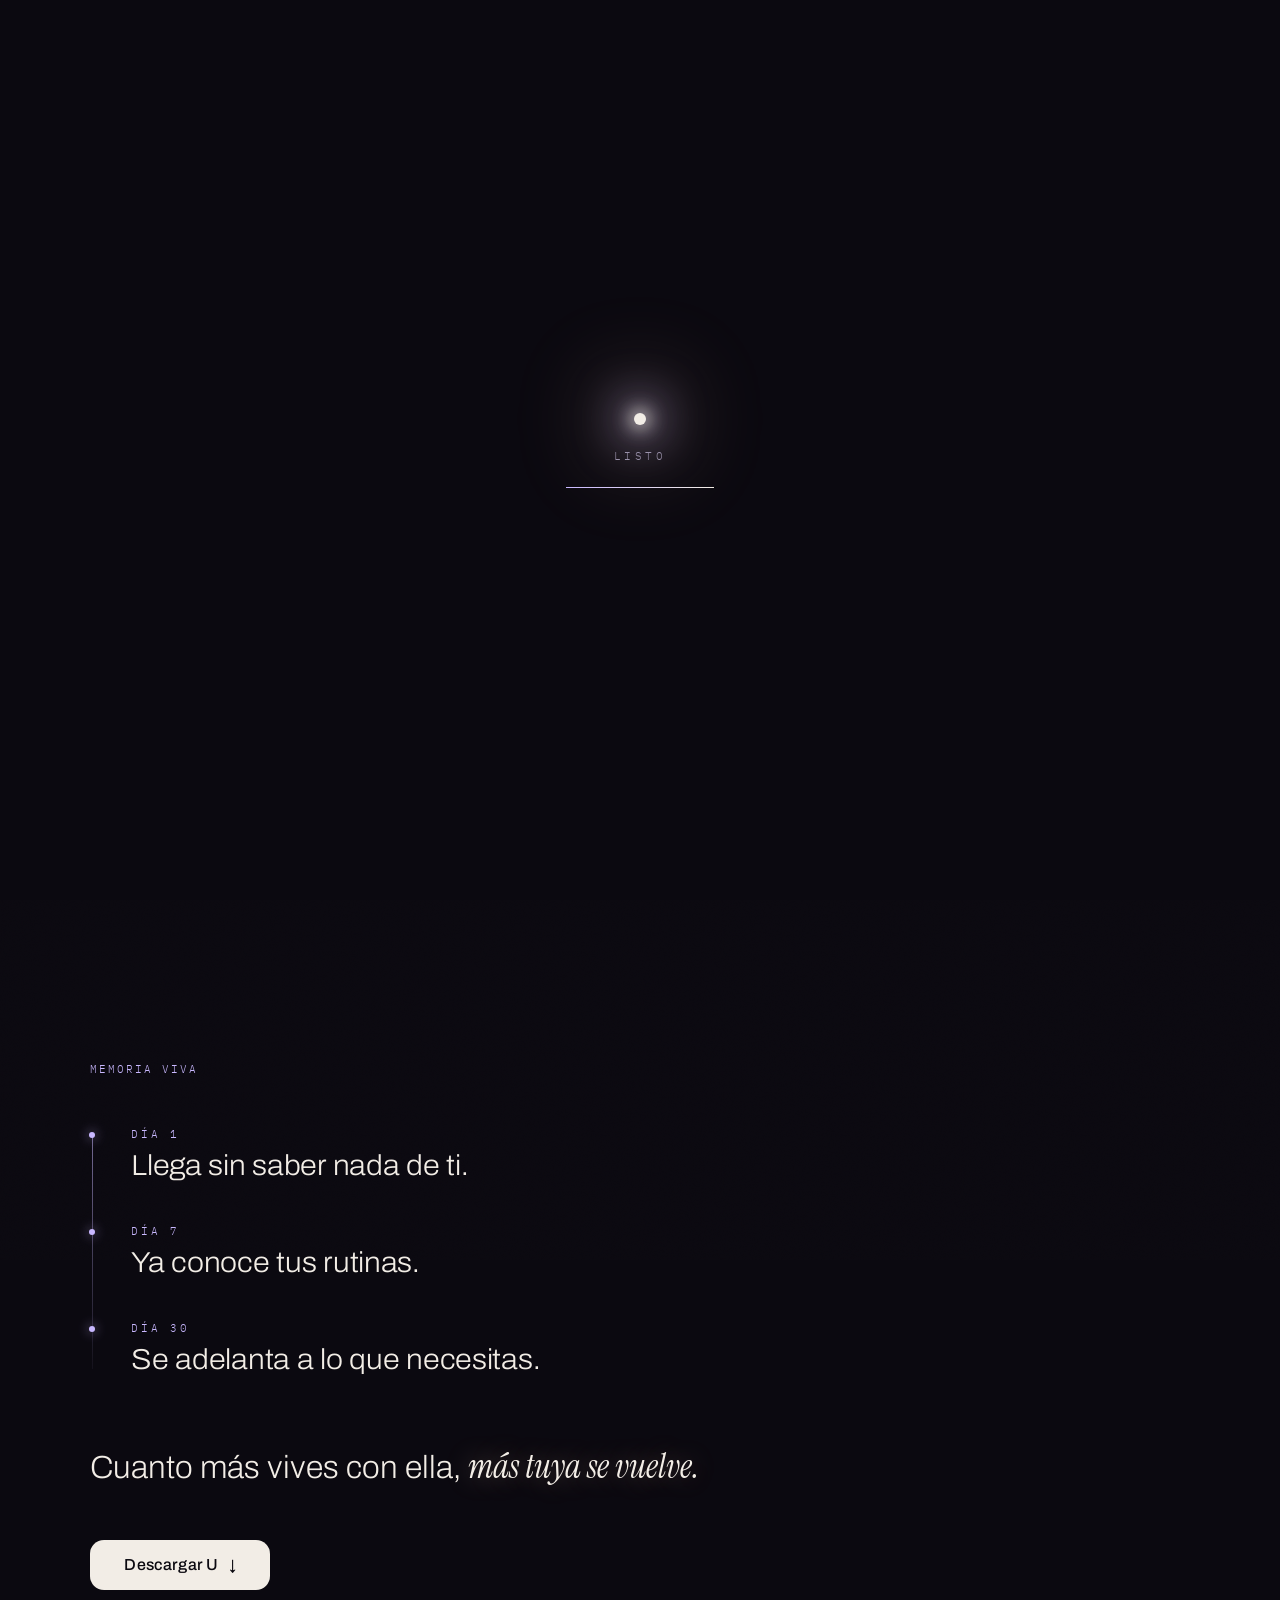
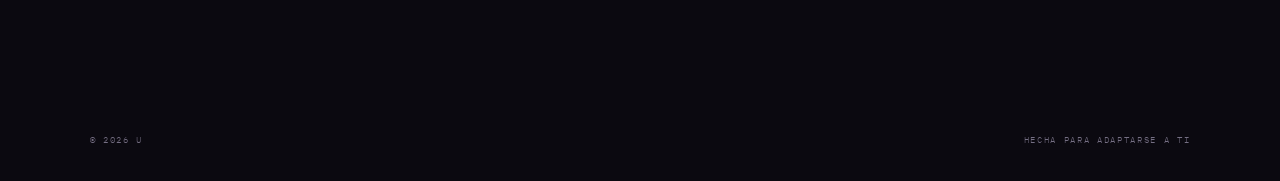
==== index.html @ 45d4e22f "Landing de descarga para U: hero + seccion memoria con fondo vivo Concepto: una presencia que te apr" ====
<!doctype html>
<html lang="es">
<head>
  <meta charset="utf-8" />
  <meta name="viewport" content="width=device-width, initial-scale=1" />
  <title>U — Una IA que se vuelve tuya</title>
  <meta name="description" content="U es un asistente personal de IA que aprende tus hábitos, recuerda tus gustos y se adapta a ti. Descarga la versión inicial." />
  <meta name="theme-color" content="#0b0910" />
  <meta property="og:title" content="U — Una IA que se vuelve tuya" />
  <meta property="og:description" content="Aprende tus hábitos, recuerda tus gustos y cada día necesita menos para ayudarte más." />
  <meta property="og:type" content="website" />

  <link rel="icon" type="image/svg+xml" href="favicon.svg" />

  <link rel="preconnect" href="https://fonts.googleapis.com" />
  <link rel="preconnect" href="https://fonts.gstatic.com" crossorigin />
  <link
    href="https://fonts.googleapis.com/css2?family=Archivo:wdth,wght@75..125,200..600&family=IBM+Plex+Mono:wght@400&family=Instrument+Serif:ital@1&display=swap"
    rel="stylesheet"
  />

  <link rel="stylesheet" href="styles.css" />

  <noscript>
    <style>
      #loader { display: none !important; }
      body.is-loading { overflow: auto !important; }
      body.is-loading .reveal { opacity: 1 !important; transform: none !important; filter: none !important; }
      .memory .eyebrow, .memory .day, .memory .closing, .memory .memory-actions {
        opacity: 1 !important; transform: none !important; filter: none !important;
      }
    </style>
  </noscript>
</head>

<body class="is-loading">
  <!-- Pantalla de carga: un punto de luz que despierta -->
  <div class="loader" id="loader" role="status" aria-live="polite" aria-label="Cargando">
    <div class="loader-core" aria-hidden="true"></div>
    <p class="loader-word" id="loaderWord">despertando</p>
    <div class="loader-track" aria-hidden="true"><span class="loader-fill" id="loaderFill"></span></div>
  </div>

  <!-- Fondo vivo. Para usar un video o imagen en su lugar:
       comenta el <canvas> y descomenta el <video> (clase .backdrop-media) -->
  <div class="backdrop" aria-hidden="true">
    <canvas id="presence"></canvas>
    <!-- <video class="backdrop-media" src="assets/fondo.mp4" autoplay muted loop playsinline></video> -->
    <div class="vignette"></div>
  </div>
  <div class="grain" aria-hidden="true"></div>

  <header class="top reveal d1">
    <a class="wordmark" href="#" aria-label="U, inicio">U<span class="wordmark-dot">·</span></a>
    <span class="build mono">acceso anticipado · v0.1</span>
  </header>

  <main>
    <section class="hero">
      <h1 class="title reveal d1">
        <span class="title-line">Una IA que</span>
        <span class="title-line">se vuelve <em>tuya.</em></span>
      </h1>

      <p class="sub reveal d2">
        Aprende tus hábitos, recuerda tus gustos y entiende cómo haces las cosas.
        Cada día necesita menos para ayudarte más.
      </p>

      <div class="actions reveal d3">
        <a class="cta" data-download href="downloads/app.zip" download>
          <span class="cta-label">Descargar U</span>
          <span class="cta-arrow" aria-hidden="true">↓</span>
        </a>
        <span class="fine mono" id="finePrint">Versión inicial · early users</span>
      </div>

      <a class="scroll-cue reveal d4" href="#memoria" aria-label="Ver cómo aprende">
        <span class="cue-line" aria-hidden="true"></span>
      </a>
    </section>

    <section class="memory" id="memoria">
      <p class="eyebrow mono">memoria viva</p>

      <ol class="days">
        <li class="day">
          <span class="day-when">día 1</span>
          <span class="day-what">Llega sin saber nada de ti.</span>
        </li>
        <li class="day">
          <span class="day-when">día 7</span>
          <span class="day-what">Ya conoce tus rutinas.</span>
        </li>
        <li class="day">
          <span class="day-when">día 30</span>
          <span class="day-what">Se adelanta a lo que necesitas.</span>
        </li>
      </ol>

      <p class="closing">Cuanto más vives con ella, <em>más tuya se vuelve.</em></p>

      <div class="actions memory-actions">
        <a class="cta" data-download href="downloads/app.zip" download>
          <span class="cta-label">Descargar U</span>
          <span class="cta-arrow" aria-hidden="true">↓</span>
        </a>
      </div>
    </section>
  </main>

  <footer class="foot">
    <span class="mono">© <span id="year">2026</span> U</span>
    <span class="mono">hecha para adaptarse a ti</span>
  </footer>

  <script type="module" src="js/main.js"></script>
</body>
</html>
---- styles.css ----
/* ============================================================
   U — landing de descarga
   Paleta: vacío violeta, perla cálida, lavanda, ámbar champán.
   Tipografía: Archivo (máquina) + Instrument Serif itálica (lo humano)
   ============================================================ */

:root {
  --void:  #0b0910;
  --pearl: #f2ede6;
  --mauve: #9a92ab;
  --halo:  #c9b8ff;
  --ember: #ffd9b0;

  --font-sans:  "Archivo", system-ui, sans-serif;
  --font-serif: "Instrument Serif", Georgia, serif;
  --font-mono:  "IBM Plex Mono", ui-monospace, "Cascadia Mono", monospace;

  --ease: cubic-bezier(0.22, 0.8, 0.24, 1);
  --pad-x: clamp(1.4rem, 7vw, 7rem);
}

* { box-sizing: border-box; margin: 0; padding: 0; }

html { scroll-behavior: smooth; }

body {
  background: var(--void);
  color: var(--pearl);
  font-family: var(--font-sans);
  font-weight: 340;
  min-height: 100svh;
  overflow-x: hidden;
  -webkit-font-smoothing: antialiased;
  text-rendering: optimizeLegibility;
}

body.is-loading { overflow: hidden; }

::selection { background: rgba(201, 184, 255, 0.28); }

a { color: inherit; text-decoration: none; }
ol { list-style: none; }
em { font-style: italic; }

:focus-visible {
  outline: 2px solid var(--halo);
  outline-offset: 4px;
  border-radius: 4px;
}

.mono {
  font-family: var(--font-mono);
  font-size: 0.7rem;
  letter-spacing: 0.18em;
  text-transform: uppercase;
  color: var(--mauve);
}

/* ---------- fondo vivo ---------- */

.backdrop {
  position: fixed;
  inset: 0;
  z-index: 0;
  pointer-events: none;
}

#presence { position: absolute; inset: 0; }

/* Si reemplazas el canvas por un video/imagen, usa esta clase */
.backdrop-media {
  position: absolute;
  inset: 0;
  width: 100%;
  height: 100%;
  object-fit: cover;
  opacity: 0.5;
}

.vignette {
  position: absolute;
  inset: 0;
  background:
    radial-gradient(130vmax 90vmax at 68% 36%,
      transparent 30%, rgba(11, 9, 16, 0.58) 72%, var(--void) 100%),
    linear-gradient(to bottom,
      rgba(11, 9, 16, 0.4), transparent 20% 78%, rgba(11, 9, 16, 0.62));
}

.grain {
  position: fixed;
  inset: -40%;
  z-index: 5;
  pointer-events: none;
  opacity: 0.05;
  mix-blend-mode: overlay;
  background-image: url("data:image/svg+xml,%3Csvg xmlns='http://www.w3.org/2000/svg' width='240' height='240'%3E%3Cfilter id='n'%3E%3CfeTurbulence type='fractalNoise' baseFrequency='0.9' numOctaves='2' stitchTiles='stitch'/%3E%3C/filter%3E%3Crect width='100%25' height='100%25' filter='url(%23n)' opacity='0.55'/%3E%3C/svg%3E");
  background-size: 240px;
}

/* ---------- pantalla de carga ---------- */

.loader {
  position: fixed;
  inset: 0;
  z-index: 50;
  display: grid;
  place-content: center;
  justify-items: center;
  gap: 1.5rem;
  background: var(--void);
  cursor: pointer;
  transition: opacity 0.65s ease 0.12s, visibility 0s 1s;
}

.loader-core {
  width: 12px;
  height: 12px;
  border-radius: 50%;
  background: var(--pearl);
  box-shadow:
    0 0 18px 4px rgba(242, 237, 230, 0.8),
    0 0 46px 14px rgba(201, 184, 255, 0.5),
    0 0 90px 30px rgba(255, 217, 176, 0.25);
  animation: breathe 1.7s ease-in-out infinite;
  transition: transform 0.85s cubic-bezier(0.6, 0, 0.75, 0.25), opacity 0.7s ease;
}

.loader-word {
  font-family: var(--font-mono);
  font-size: 0.66rem;
  letter-spacing: 0.34em;
  text-transform: uppercase;
  color: var(--mauve);
  animation: word-in 0.5s ease both;
}

.loader-track {
  width: 148px;
  height: 1px;
  background: rgba(242, 237, 230, 0.14);
  overflow: hidden;
}

.loader-fill {
  display: block;
  height: 100%;
  width: 100%;
  background: linear-gradient(90deg, var(--halo), var(--pearl));
  transform: scaleX(0);
  transform-origin: left;
  transition: transform 1.9s cubic-bezier(0.3, 0.1, 0.25, 1);
}

body.is-ready .loader { opacity: 0; visibility: hidden; }

body.is-ready .loader-core {
  animation: none;
  transform: scale(28);
  opacity: 0;
}

@keyframes breathe { 50% { transform: scale(1.35); } }

@keyframes word-in {
  from { opacity: 0; transform: translateY(7px); }
}

/* ---------- revelado de entrada ---------- */

.reveal {
  transition:
    opacity 1s var(--ease),
    transform 1s var(--ease),
    filter 1s var(--ease);
}

body.is-loading .reveal {
  opacity: 0;
  transform: translateY(20px);
  filter: blur(12px);
}

.d1 { transition-delay: 0.05s; }
.d2 { transition-delay: 0.2s; }
.d3 { transition-delay: 0.38s; }
.d4 { transition-delay: 0.55s; }

/* ---------- header ---------- */

.top {
  position: absolute;
  top: 0;
  left: 0;
  right: 0;
  z-index: 4;
  display: flex;
  justify-content: space-between;
  align-items: center;
  padding: 1.7rem var(--pad-x);
}

.wordmark {
  font-weight: 480;
  font-stretch: 112%;
  font-size: 1.3rem;
  letter-spacing: 0.02em;
}

.wordmark-dot { color: var(--halo); }

.build { font-size: 0.6rem; }

/* ---------- hero ---------- */

main { position: relative; z-index: 2; }

.hero {
  position: relative;
  min-height: 100svh;
  display: flex;
  flex-direction: column;
  justify-content: center;
  padding: 7rem var(--pad-x) 6.5rem;
}

.title {
  font-size: clamp(2.85rem, 7.4vw, 6.6rem);
  line-height: 0.98;
  font-weight: 225;
  font-stretch: 116%;
  letter-spacing: -0.021em;
  text-wrap: balance;
  margin-bottom: 1.8rem;
}

.title-line { display: block; }

.title em {
  font-family: var(--font-serif);
  font-weight: 400;
  font-stretch: 100%;
  font-size: 1.06em;
  letter-spacing: 0;
  padding-right: 0.06em;
  text-shadow:
    0 0 30px rgba(255, 217, 176, 0.4),
    0 0 90px rgba(201, 184, 255, 0.3);
}

.sub {
  max-width: 31rem;
  font-size: clamp(1rem, 1.35vw, 1.18rem);
  line-height: 1.6;
  font-weight: 330;
  color: var(--mauve);
  margin-bottom: 2.8rem;
}

.actions {
  display: flex;
  align-items: center;
  gap: 1.5rem;
  flex-wrap: wrap;
}

.fine { font-size: 0.66rem; letter-spacing: 0.14em; }

/* ---------- CTA ---------- */

.cta {
  position: relative;
  display: inline-flex;
  align-items: center;
  gap: 0.65rem;
  padding: 1.02rem 2.15rem;
  border-radius: 14px;
  background: var(--pearl);
  color: var(--void);
  font-weight: 500;
  font-size: 1rem;
  letter-spacing: 0.01em;
  overflow: hidden;
  will-change: transform;
  transition: box-shadow 0.45s var(--ease), filter 0.3s ease;
}

.cta::after {
  content: "";
  position: absolute;
  inset: 0;
  background: linear-gradient(112deg,
    transparent 42%, rgba(255, 255, 255, 0.85) 50%, transparent 58%);
  transform: translateX(-130%);
}

.cta:hover {
  box-shadow:
    0 0 0 1px rgba(242, 237, 230, 0.22),
    0 6px 34px -6px rgba(255, 217, 176, 0.45),
    0 0 70px -10px rgba(201, 184, 255, 0.5);
}

.cta:hover::after {
  transform: translateX(130%);
  transition: transform 0.8s ease 0.05s;
}

.cta:active { filter: brightness(0.92); }

.cta-arrow {
  font-size: 0.9em;
  transition: transform 0.35s var(--ease);
}

.cta:hover .cta-arrow { transform: translateY(2px); }

/* ---------- indicio de scroll ---------- */

.scroll-cue {
  position: absolute;
  left: 50%;
  bottom: 1.6rem;
  transform: translateX(-50%);
  padding: 0.8rem;
  z-index: 3;
}

.cue-line {
  display: block;
  width: 1px;
  height: 52px;
  background: linear-gradient(var(--pearl), transparent);
  transform-origin: top;
  animation: cue 2.9s var(--ease) infinite;
}

@keyframes cue {
  0%        { transform: scaleY(0); opacity: 0.55; }
  50%       { transform: scaleY(1); opacity: 0.55; }
  90%, 100% { transform: scaleY(1); opacity: 0; }
}

/* ---------- sección memoria ---------- */

.memory {
  position: relative;
  max-width: 62rem;
  padding: clamp(7rem, 18vh, 11rem) var(--pad-x) 6rem;
}

.eyebrow {
  color: var(--halo);
  margin-bottom: 3.2rem;
}

.days {
  position: relative;
  padding-left: 2.6rem;
  display: grid;
  gap: 2.7rem;
  max-width: 34rem;
}

/* la línea del tiempo se dibuja al entrar */
.days::before {
  content: "";
  position: absolute;
  left: 2px;
  top: 0.4rem;
  bottom: 0.4rem;
  width: 1px;
  background: linear-gradient(
    rgba(201, 184, 255, 0.55),
    rgba(201, 184, 255, 0.05));
  transform: scaleY(0);
  transform-origin: top;
  transition: transform 1.5s var(--ease) 0.25s;
}

.memory.in .days::before { transform: scaleY(1); }

.day {
  position: relative;
  display: grid;
  gap: 0.55rem;
}

.day::before {
  content: "";
  position: absolute;
  left: calc(-2.6rem - 0.5px);
  top: 0.3rem;
  width: 6px;
  height: 6px;
  border-radius: 50%;
  background: var(--halo);
  box-shadow: 0 0 12px rgba(201, 184, 255, 0.8);
}

.day-when {
  font-family: var(--font-mono);
  font-size: 0.66rem;
  letter-spacing: 0.26em;
  text-transform: uppercase;
  color: var(--halo);
}

.day-what {
  font-size: clamp(1.35rem, 2.3vw, 1.8rem);
  font-weight: 280;
  font-stretch: 106%;
  letter-spacing: -0.01em;
}

.closing {
  margin-top: 4.4rem;
  font-size: clamp(1.45rem, 2.5vw, 2rem);
  font-weight: 250;
  max-width: 24em;
}

.closing em {
  font-family: var(--font-serif);
  font-weight: 400;
  font-size: 1.05em;
  text-shadow: 0 0 26px rgba(255, 217, 176, 0.35);
}

.memory-actions { margin-top: 3.2rem; }

/* revelado escalonado de la sección */
.memory .eyebrow,
.memory .day,
.memory .closing,
.memory .memory-actions {
  opacity: 0;
  transform: translateY(16px);
  filter: blur(6px);
  transition:
    opacity 0.85s var(--ease),
    transform 0.85s var(--ease),
    filter 0.85s var(--ease);
}

.memory.in .eyebrow,
.memory.in .day,
.memory.in .closing,
.memory.in .memory-actions {
  opacity: 1;
  transform: none;
  filter: none;
}

.memory.in .day:nth-child(1) { transition-delay: 0.15s; }
.memory.in .day:nth-child(2) { transition-delay: 0.32s; }
.memory.in .day:nth-child(3) { transition-delay: 0.5s; }
.memory.in .closing          { transition-delay: 0.7s; }
.memory.in .memory-actions   { transition-delay: 0.85s; }

/* ---------- pie ---------- */

.foot {
  position: relative;
  z-index: 2;
  display: flex;
  justify-content: space-between;
  gap: 0.6rem;
  flex-wrap: wrap;
  padding: 3rem var(--pad-x) 2.2rem;
  opacity: 0.75;
}

.foot .mono { font-size: 0.58rem; }

/* ---------- mobile ---------- */

@media (max-width: 720px) {
  .top { padding: 1.3rem var(--pad-x); }

  .build { font-size: 0.52rem; letter-spacing: 0.14em; }

  .title { font-size: clamp(2.7rem, 13vw, 3.6rem); }

  .actions { gap: 1.1rem; }

  .actions .cta {
    width: 100%;
    justify-content: center;
  }

  .scroll-cue { bottom: 0.9rem; }

  .cue-line { height: 38px; }

  .days { max-width: none; }

  .foot { flex-direction: column; }
}

/* ---------- reduced motion ---------- */

@media (prefers-reduced-motion: reduce) {
  html { scroll-behavior: auto; }

  *,
  *::before,
  *::after {
    animation-duration: 0.001s !important;
    animation-iteration-count: 1 !important;
    transition-duration: 0.001s !important;
    transition-delay: 0s !important;
  }

  body.is-loading .reveal { transform: none; filter: none; }

  .cue-line { animation: none; transform: none; opacity: 0.35; }
}
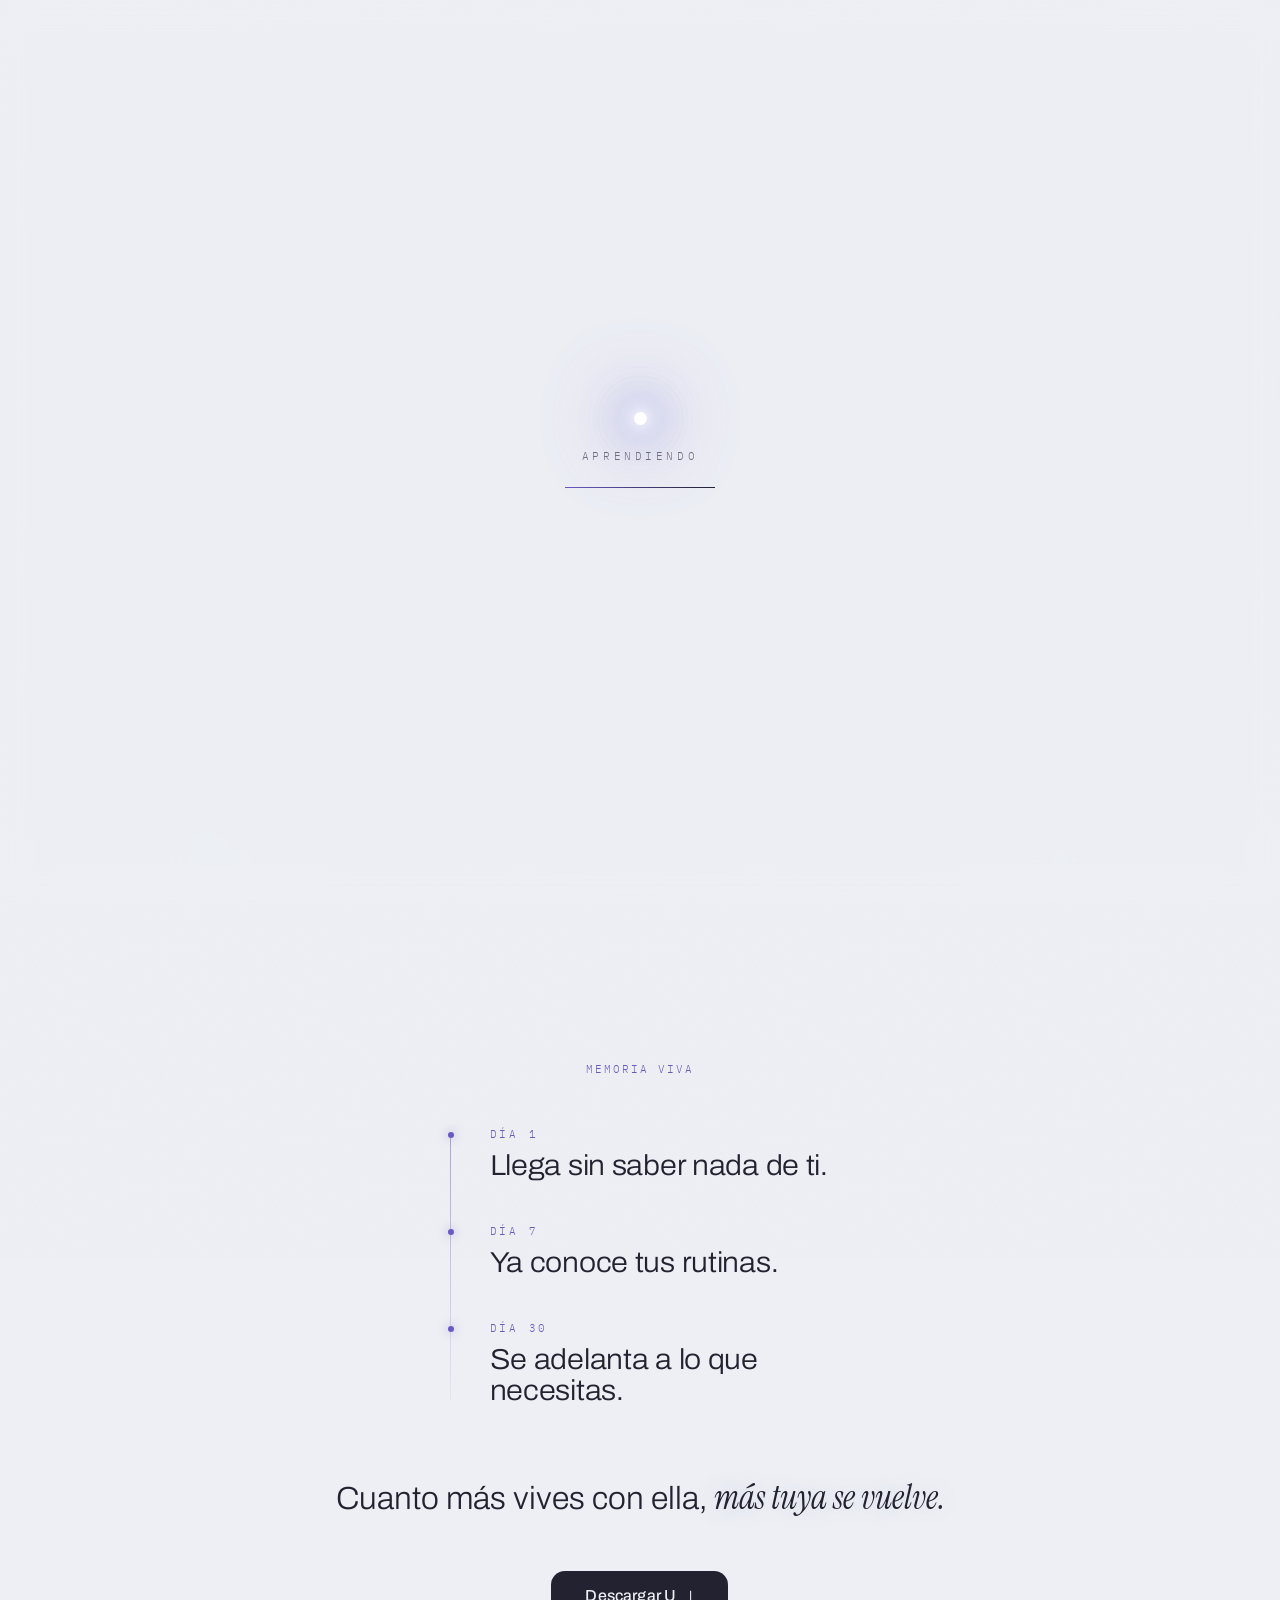
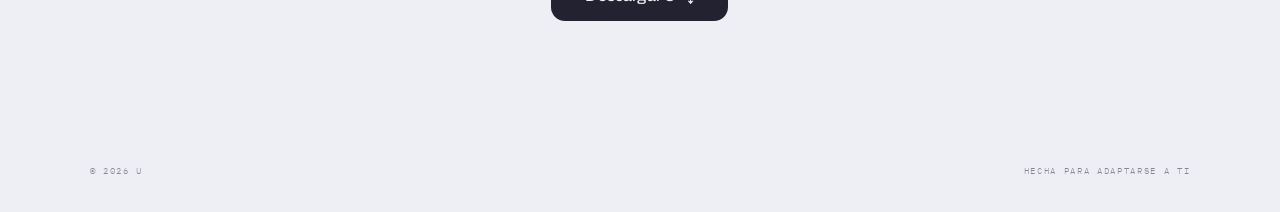
==== commit 0905035d: "Rediseno a tema claro con fondo vivo de secuencia de imagenes El fondo ahora es la secuencia eterea " ====
--- a/index.html
+++ b/index.html
@@ -5,7 +5,7 @@
   <meta name="viewport" content="width=device-width, initial-scale=1" />
   <title>U — Una IA que se vuelve tuya</title>
   <meta name="description" content="U es un asistente personal de IA que aprende tus hábitos, recuerda tus gustos y se adapta a ti. Descarga la versión inicial." />
-  <meta name="theme-color" content="#0b0910" />
+  <meta name="theme-color" content="#edeff4" />
   <meta property="og:title" content="U — Una IA que se vuelve tuya" />
   <meta property="og:description" content="Aprende tus hábitos, recuerda tus gustos y cada día necesita menos para ayudarte más." />
   <meta property="og:type" content="website" />
@@ -29,30 +29,38 @@
       .memory .eyebrow, .memory .day, .memory .closing, .memory .memory-actions {
         opacity: 1 !important; transform: none !important; filter: none !important;
       }
+      .bg-layer:first-child {
+        opacity: 1 !important;
+        background-image: url("https://github.com/joseph1356k/landing-descargas/raw/main/assets/bg/orb-1.png") !important;
+      }
     </style>
   </noscript>
 </head>
 
 <body class="is-loading">
-  <!-- Pantalla de carga: un punto de luz que despierta -->
+  <!-- Pantalla de carga: vidrio esmerilado sobre el fondo despertando -->
   <div class="loader" id="loader" role="status" aria-live="polite" aria-label="Cargando">
     <div class="loader-core" aria-hidden="true"></div>
     <p class="loader-word" id="loaderWord">despertando</p>
     <div class="loader-track" aria-hidden="true"><span class="loader-fill" id="loaderFill"></span></div>
   </div>
 
-  <!-- Fondo vivo. Para usar un video o imagen en su lugar:
-       comenta el <canvas> y descomenta el <video> (clase .backdrop-media) -->
+  <!-- Fondo vivo: secuencia de imágenes en crossfade lento.
+       Los frames se configuran en js/config.js (BG_IMAGES). -->
   <div class="backdrop" aria-hidden="true">
-    <canvas id="presence"></canvas>
-    <!-- <video class="backdrop-media" src="assets/fondo.mp4" autoplay muted loop playsinline></video> -->
-    <div class="vignette"></div>
+    <div class="bg-parallax">
+      <div class="bg-breathe">
+        <div class="bg-layer"></div>
+        <div class="bg-layer"></div>
+      </div>
+    </div>
+    <div class="veil"></div>
   </div>
   <div class="grain" aria-hidden="true"></div>
 
   <header class="top reveal d1">
     <a class="wordmark" href="#" aria-label="U, inicio">U<span class="wordmark-dot">·</span></a>
-    <span class="build mono">acceso anticipado · v0.1</span>
+    <span class="build mono">acceso anticipado · v0.37</span>
   </header>
 
   <main>
@@ -68,11 +76,10 @@
       </p>
 
       <div class="actions reveal d3">
-        <a class="cta" data-download href="downloads/app.zip" download>
+        <a class="cta" data-download href="https://github.com/joseph1356k/landing-descargas/raw/main/downloads/you-0.37.apk" download>
           <span class="cta-label">Descargar U</span>
           <span class="cta-arrow" aria-hidden="true">↓</span>
         </a>
-        <span class="fine mono" id="finePrint">Versión inicial · early users</span>
       </div>
 
       <a class="scroll-cue reveal d4" href="#memoria" aria-label="Ver cómo aprende">
@@ -101,7 +108,7 @@
       <p class="closing">Cuanto más vives con ella, <em>más tuya se vuelve.</em></p>
 
       <div class="actions memory-actions">
-        <a class="cta" data-download href="downloads/app.zip" download>
+        <a class="cta" data-download href="https://github.com/joseph1356k/landing-descargas/raw/main/downloads/you-0.37.apk" download>
           <span class="cta-label">Descargar U</span>
           <span class="cta-arrow" aria-hidden="true">↓</span>
         </a>
--- a/styles.css
+++ b/styles.css
@@ -1,15 +1,15 @@
 /* ============================================================
-   U — landing de descarga
-   Paleta: vacío violeta, perla cálida, lavanda, ámbar champán.
+   U — landing de descarga (tema claro)
+   Fondo: secuencia etérea de la esfera. Papel frío, tinta
+   violeta oscura, acento lavanda profundo.
    Tipografía: Archivo (máquina) + Instrument Serif itálica (lo humano)
    ============================================================ */
 
 :root {
-  --void:  #0b0910;
-  --pearl: #f2ede6;
-  --mauve: #9a92ab;
-  --halo:  #c9b8ff;
-  --ember: #ffd9b0;
+  --paper: #edeff4;
+  --ink:   #232230;
+  --muted: #6f6c7e;
+  --halo:  #6a58c4;
 
   --font-sans:  "Archivo", system-ui, sans-serif;
   --font-serif: "Instrument Serif", Georgia, serif;
@@ -24,10 +24,10 @@
 html { scroll-behavior: smooth; }
 
 body {
-  background: var(--void);
-  color: var(--pearl);
+  background: var(--paper);
+  color: var(--ink);
   font-family: var(--font-sans);
-  font-weight: 340;
+  font-weight: 360;
   min-height: 100svh;
   overflow-x: hidden;
   -webkit-font-smoothing: antialiased;
@@ -36,7 +36,7 @@
 
 body.is-loading { overflow: hidden; }
 
-::selection { background: rgba(201, 184, 255, 0.28); }
+::selection { background: rgba(106, 88, 196, 0.22); }
 
 a { color: inherit; text-decoration: none; }
 ol { list-style: none; }
@@ -53,38 +53,54 @@
   font-size: 0.7rem;
   letter-spacing: 0.18em;
   text-transform: uppercase;
-  color: var(--mauve);
-}
-
-/* ---------- fondo vivo ---------- */
+  color: var(--muted);
+}
+
+/* ---------- fondo vivo (secuencia de imágenes) ---------- */
 
 .backdrop {
   position: fixed;
   inset: 0;
   z-index: 0;
+  overflow: hidden;
   pointer-events: none;
-}
-
-#presence { position: absolute; inset: 0; }
-
-/* Si reemplazas el canvas por un video/imagen, usa esta clase */
-.backdrop-media {
+  background: var(--paper);
+}
+
+.bg-parallax {
   position: absolute;
   inset: 0;
-  width: 100%;
-  height: 100%;
-  object-fit: cover;
-  opacity: 0.5;
-}
-
-.vignette {
+  will-change: transform;
+}
+
+.bg-breathe {
+  position: absolute;
+  inset: 0;
+  animation: bg-breathe 18s ease-in-out infinite alternate;
+}
+
+.bg-layer {
+  position: absolute;
+  inset: -4%;
+  background-size: cover;
+  background-position: center;
+  opacity: 0;
+  will-change: opacity, transform;
+}
+
+@keyframes bg-breathe {
+  to { transform: scale(1.03); }
+}
+
+/* velo que integra la imagen con el papel y protege la lectura */
+.veil {
   position: absolute;
   inset: 0;
   background:
-    radial-gradient(130vmax 90vmax at 68% 36%,
-      transparent 30%, rgba(11, 9, 16, 0.58) 72%, var(--void) 100%),
+    radial-gradient(120vmax 90vmax at 50% 42%,
+      transparent 34%, rgba(237, 239, 244, 0.55) 82%, var(--paper) 100%),
     linear-gradient(to bottom,
-      rgba(11, 9, 16, 0.4), transparent 20% 78%, rgba(11, 9, 16, 0.62));
+      rgba(237, 239, 244, 0.55), transparent 18% 80%, rgba(237, 239, 244, 0.75));
 }
 
 .grain {
@@ -92,13 +108,14 @@
   inset: -40%;
   z-index: 5;
   pointer-events: none;
-  opacity: 0.05;
-  mix-blend-mode: overlay;
+  opacity: 0.04;
+  mix-blend-mode: multiply;
   background-image: url("data:image/svg+xml,%3Csvg xmlns='http://www.w3.org/2000/svg' width='240' height='240'%3E%3Cfilter id='n'%3E%3CfeTurbulence type='fractalNoise' baseFrequency='0.9' numOctaves='2' stitchTiles='stitch'/%3E%3C/filter%3E%3Crect width='100%25' height='100%25' filter='url(%23n)' opacity='0.55'/%3E%3C/svg%3E");
   background-size: 240px;
 }
 
 /* ---------- pantalla de carga ---------- */
+/* Vidrio esmerilado: el fondo vivo se ve despertar detrás */
 
 .loader {
   position: fixed;
@@ -108,20 +125,28 @@
   place-content: center;
   justify-items: center;
   gap: 1.5rem;
-  background: var(--void);
+  background: rgba(237, 239, 244, 0.88);
   cursor: pointer;
-  transition: opacity 0.65s ease 0.12s, visibility 0s 1s;
+  transition: opacity 0.7s ease 0.12s, visibility 0s 1s;
+}
+
+@supports (backdrop-filter: blur(1px)) {
+  .loader {
+    background: rgba(237, 239, 244, 0.55);
+    backdrop-filter: blur(14px) saturate(1.05);
+    -webkit-backdrop-filter: blur(14px) saturate(1.05);
+  }
 }
 
 .loader-core {
-  width: 12px;
-  height: 12px;
+  width: 13px;
+  height: 13px;
   border-radius: 50%;
-  background: var(--pearl);
+  background: #ffffff;
   box-shadow:
-    0 0 18px 4px rgba(242, 237, 230, 0.8),
-    0 0 46px 14px rgba(201, 184, 255, 0.5),
-    0 0 90px 30px rgba(255, 217, 176, 0.25);
+    0 0 16px 4px rgba(255, 255, 255, 0.95),
+    0 0 34px 10px rgba(170, 185, 240, 0.65),
+    0 0 70px 26px rgba(106, 88, 196, 0.28);
   animation: breathe 1.7s ease-in-out infinite;
   transition: transform 0.85s cubic-bezier(0.6, 0, 0.75, 0.25), opacity 0.7s ease;
 }
@@ -131,14 +156,14 @@
   font-size: 0.66rem;
   letter-spacing: 0.34em;
   text-transform: uppercase;
-  color: var(--mauve);
+  color: var(--muted);
   animation: word-in 0.5s ease both;
 }
 
 .loader-track {
-  width: 148px;
+  width: 150px;
   height: 1px;
-  background: rgba(242, 237, 230, 0.14);
+  background: rgba(35, 34, 48, 0.15);
   overflow: hidden;
 }
 
@@ -146,17 +171,17 @@
   display: block;
   height: 100%;
   width: 100%;
-  background: linear-gradient(90deg, var(--halo), var(--pearl));
+  background: linear-gradient(90deg, var(--halo), var(--ink));
   transform: scaleX(0);
   transform-origin: left;
-  transition: transform 1.9s cubic-bezier(0.3, 0.1, 0.25, 1);
+  transition: transform 2.9s cubic-bezier(0.3, 0.1, 0.25, 1);
 }
 
 body.is-ready .loader { opacity: 0; visibility: hidden; }
 
 body.is-ready .loader-core {
   animation: none;
-  transform: scale(28);
+  transform: scale(26);
   opacity: 0;
 }
 
@@ -201,7 +226,7 @@
 }
 
 .wordmark {
-  font-weight: 480;
+  font-weight: 500;
   font-stretch: 112%;
   font-size: 1.3rem;
   letter-spacing: 0.02em;
@@ -221,13 +246,15 @@
   display: flex;
   flex-direction: column;
   justify-content: center;
+  align-items: center;
+  text-align: center;
   padding: 7rem var(--pad-x) 6.5rem;
 }
 
 .title {
   font-size: clamp(2.85rem, 7.4vw, 6.6rem);
   line-height: 0.98;
-  font-weight: 225;
+  font-weight: 250;
   font-stretch: 116%;
   letter-spacing: -0.021em;
   text-wrap: balance;
@@ -243,28 +270,25 @@
   font-size: 1.06em;
   letter-spacing: 0;
   padding-right: 0.06em;
-  text-shadow:
-    0 0 30px rgba(255, 217, 176, 0.4),
-    0 0 90px rgba(201, 184, 255, 0.3);
+  text-shadow: 0 0 34px rgba(106, 88, 196, 0.25);
 }
 
 .sub {
   max-width: 31rem;
   font-size: clamp(1rem, 1.35vw, 1.18rem);
   line-height: 1.6;
-  font-weight: 330;
-  color: var(--mauve);
+  font-weight: 380;
+  color: var(--muted);
   margin-bottom: 2.8rem;
 }
 
 .actions {
   display: flex;
   align-items: center;
+  justify-content: center;
   gap: 1.5rem;
   flex-wrap: wrap;
 }
-
-.fine { font-size: 0.66rem; letter-spacing: 0.14em; }
 
 /* ---------- CTA ---------- */
 
@@ -275,9 +299,9 @@
   gap: 0.65rem;
   padding: 1.02rem 2.15rem;
   border-radius: 14px;
-  background: var(--pearl);
-  color: var(--void);
-  font-weight: 500;
+  background: var(--ink);
+  color: var(--paper);
+  font-weight: 480;
   font-size: 1rem;
   letter-spacing: 0.01em;
   overflow: hidden;
@@ -290,15 +314,14 @@
   position: absolute;
   inset: 0;
   background: linear-gradient(112deg,
-    transparent 42%, rgba(255, 255, 255, 0.85) 50%, transparent 58%);
+    transparent 42%, rgba(255, 255, 255, 0.35) 50%, transparent 58%);
   transform: translateX(-130%);
 }
 
 .cta:hover {
   box-shadow:
-    0 0 0 1px rgba(242, 237, 230, 0.22),
-    0 6px 34px -6px rgba(255, 217, 176, 0.45),
-    0 0 70px -10px rgba(201, 184, 255, 0.5);
+    0 14px 40px -12px rgba(35, 34, 48, 0.45),
+    0 0 60px -12px rgba(106, 88, 196, 0.5);
 }
 
 .cta:hover::after {
@@ -306,7 +329,7 @@
   transition: transform 0.8s ease 0.05s;
 }
 
-.cta:active { filter: brightness(0.92); }
+.cta:active { filter: brightness(1.15); }
 
 .cta-arrow {
   font-size: 0.9em;
@@ -330,23 +353,25 @@
   display: block;
   width: 1px;
   height: 52px;
-  background: linear-gradient(var(--pearl), transparent);
+  background: linear-gradient(var(--ink), transparent);
   transform-origin: top;
   animation: cue 2.9s var(--ease) infinite;
 }
 
 @keyframes cue {
-  0%        { transform: scaleY(0); opacity: 0.55; }
-  50%       { transform: scaleY(1); opacity: 0.55; }
+  0%        { transform: scaleY(0); opacity: 0.4; }
+  50%       { transform: scaleY(1); opacity: 0.4; }
   90%, 100% { transform: scaleY(1); opacity: 0; }
 }
 
-/* ---------- sección memoria ---------- */
+/* ---------- sección memoria (centrada) ---------- */
 
 .memory {
   position: relative;
   max-width: 62rem;
+  margin-inline: auto;
   padding: clamp(7rem, 18vh, 11rem) var(--pad-x) 6rem;
+  text-align: center;
 }
 
 .eyebrow {
@@ -359,7 +384,9 @@
   padding-left: 2.6rem;
   display: grid;
   gap: 2.7rem;
-  max-width: 34rem;
+  max-width: 24rem;
+  margin-inline: auto;
+  text-align: left;
 }
 
 /* la línea del tiempo se dibuja al entrar */
@@ -371,8 +398,8 @@
   bottom: 0.4rem;
   width: 1px;
   background: linear-gradient(
-    rgba(201, 184, 255, 0.55),
-    rgba(201, 184, 255, 0.05));
+    rgba(106, 88, 196, 0.5),
+    rgba(106, 88, 196, 0.06));
   transform: scaleY(0);
   transform-origin: top;
   transition: transform 1.5s var(--ease) 0.25s;
@@ -395,7 +422,7 @@
   height: 6px;
   border-radius: 50%;
   background: var(--halo);
-  box-shadow: 0 0 12px rgba(201, 184, 255, 0.8);
+  box-shadow: 0 0 10px rgba(106, 88, 196, 0.55);
 }
 
 .day-when {
@@ -408,15 +435,16 @@
 
 .day-what {
   font-size: clamp(1.35rem, 2.3vw, 1.8rem);
-  font-weight: 280;
+  font-weight: 320;
   font-stretch: 106%;
   letter-spacing: -0.01em;
 }
 
 .closing {
   margin-top: 4.4rem;
+  margin-inline: auto;
   font-size: clamp(1.45rem, 2.5vw, 2rem);
-  font-weight: 250;
+  font-weight: 290;
   max-width: 24em;
 }
 
@@ -424,7 +452,7 @@
   font-family: var(--font-serif);
   font-weight: 400;
   font-size: 1.05em;
-  text-shadow: 0 0 26px rgba(255, 217, 176, 0.35);
+  text-shadow: 0 0 26px rgba(106, 88, 196, 0.22);
 }
 
 .memory-actions { margin-top: 3.2rem; }
@@ -468,7 +496,7 @@
   gap: 0.6rem;
   flex-wrap: wrap;
   padding: 3rem var(--pad-x) 2.2rem;
-  opacity: 0.75;
+  opacity: 0.8;
 }
 
 .foot .mono { font-size: 0.58rem; }
@@ -492,8 +520,6 @@
   .scroll-cue { bottom: 0.9rem; }
 
   .cue-line { height: 38px; }
-
-  .days { max-width: none; }
 
   .foot { flex-direction: column; }
 }
@@ -512,7 +538,9 @@
     transition-delay: 0s !important;
   }
 
+  .bg-breathe { animation: none; }
+
   body.is-loading .reveal { transform: none; filter: none; }
 
-  .cue-line { animation: none; transform: none; opacity: 0.35; }
-}
+  .cue-line { animation: none; transform: none; opacity: 0.3; }
+}
